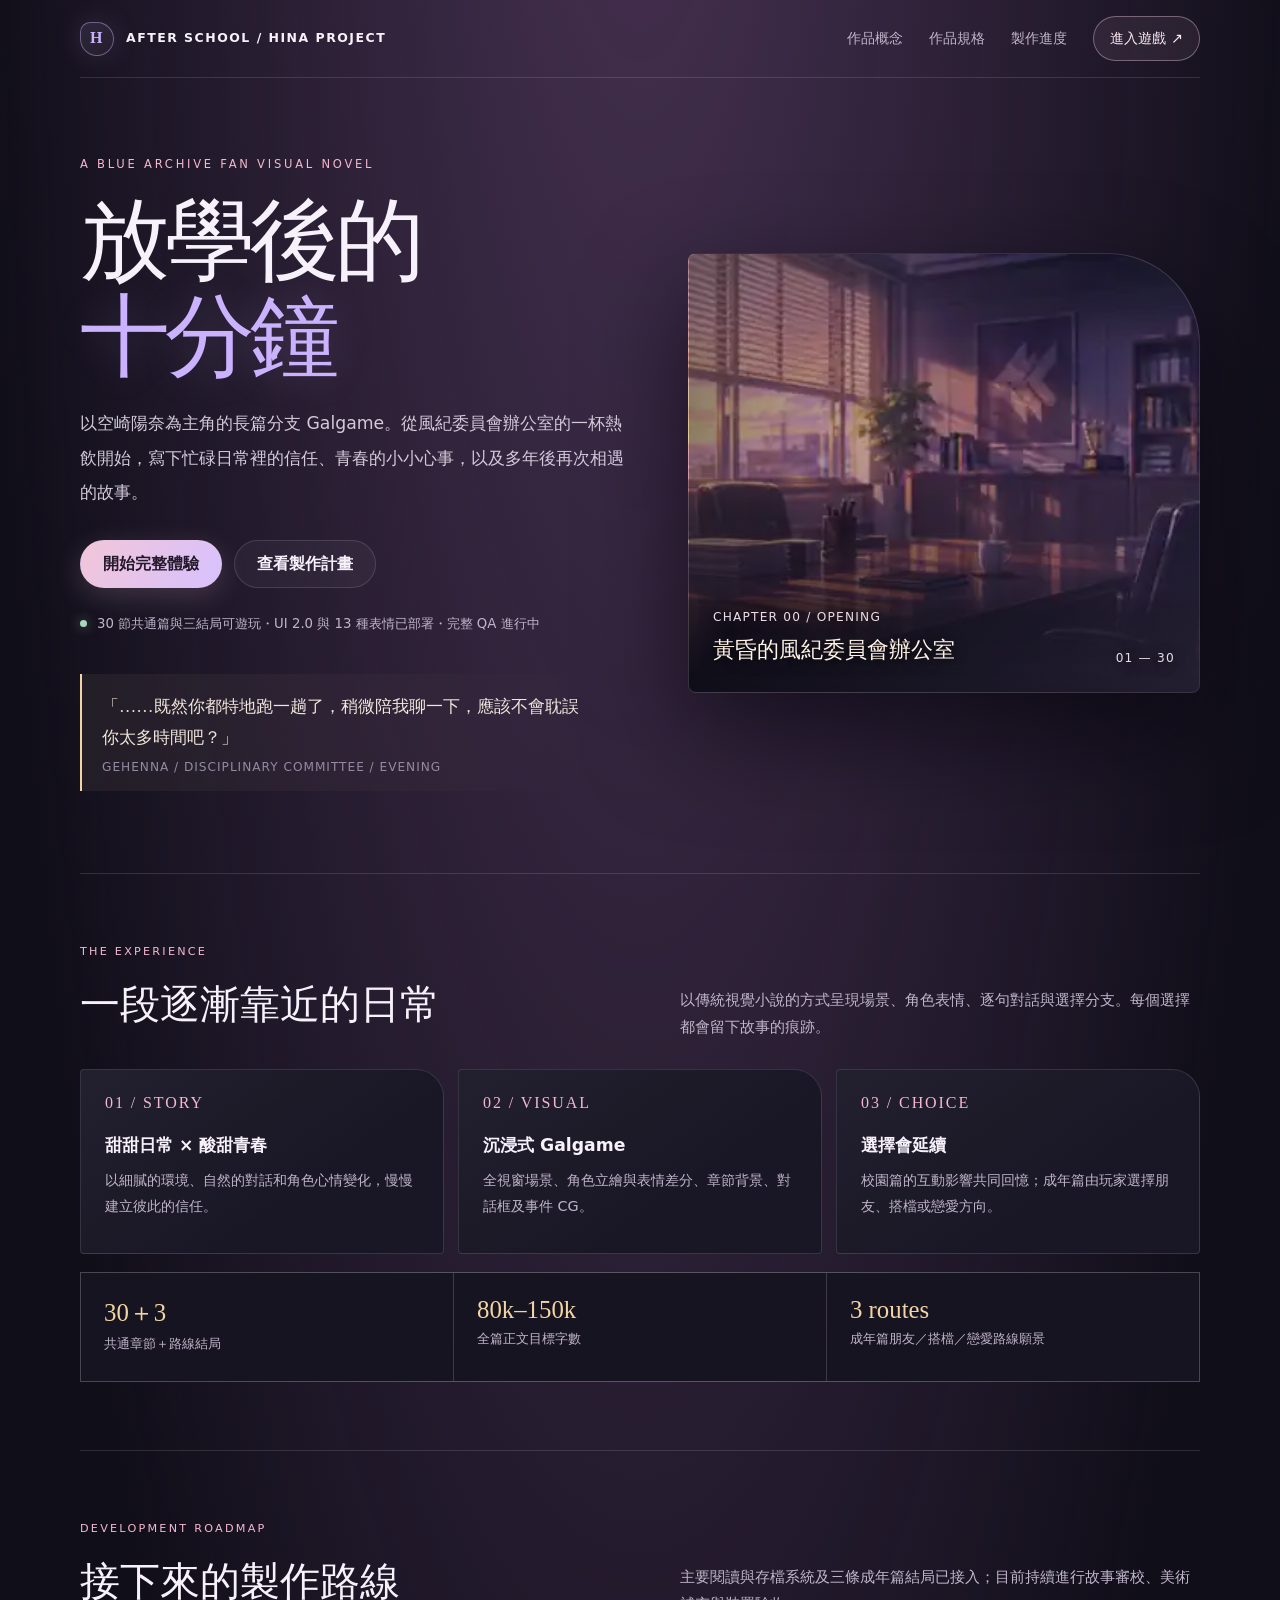
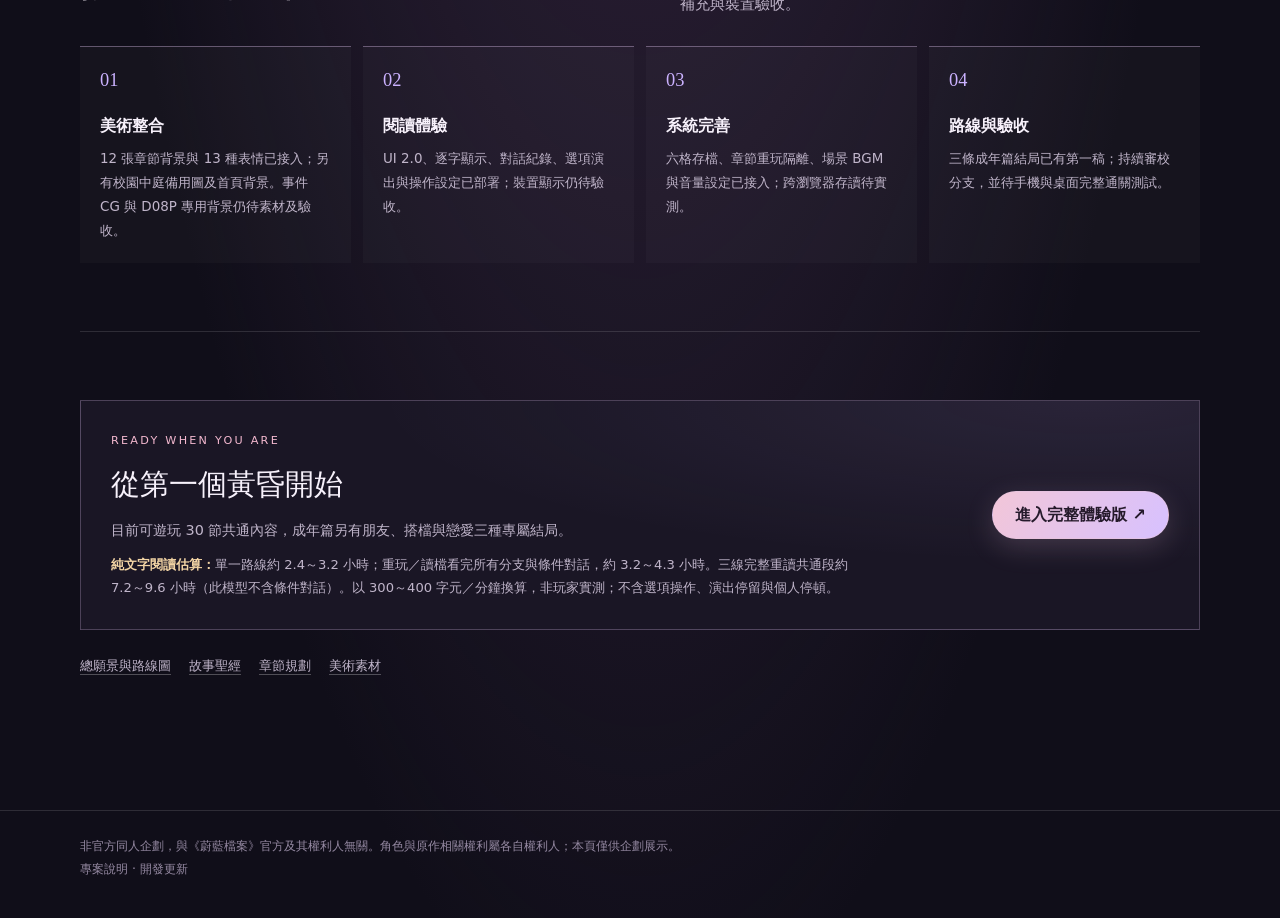
==== site/index.html @ 71edaf8a "story: tighten D05 invitation farewell" ====
<!doctype html>
<html lang="zh-Hant">
<head>
  <meta charset="utf-8">
  <meta name="viewport" content="width=device-width, initial-scale=1, viewport-fit=cover">
  <meta name="theme-color" content="#100e19">
  <meta name="description" content="以空崎陽奈為主角的長篇分支 Galgame 同人企劃。">
  <title>放學後的十分鐘｜Hina Visual Novel Project</title>
  <style>
    :root {
      color-scheme: dark;
      --bg:#100e19; --panel:#191625; --panel-2:#211b2d;
      --ink:#f7f1fb; --muted:#c0b5ca; --soft:#9589a2;
      --violet:#cbb2ff; --rose:#f3b8cf; --gold:#f3d5a5;
      --line:#ffffff20; --serif: Georgia,"Noto Serif TC",serif;
    }
    * { box-sizing:border-box }
    html { scroll-behavior:smooth; background:var(--bg) }
    body {
      margin:0; color:var(--ink); font:16px/1.8 system-ui,-apple-system,"Segoe UI",sans-serif;
      background:radial-gradient(ellipse at 50% -20%,#493354 0,transparent 42rem),var(--bg);
    }
    a { color:inherit; text-decoration:none }
    .wrap { width:min(1120px,calc(100% - 44px)); margin:auto }
    .topbar {
      position:relative; z-index:2; display:flex; align-items:center; justify-content:space-between;
      gap:24px; min-height:78px; border-bottom:1px solid var(--line);
    }
    .brand { display:flex; align-items:center; gap:12px; letter-spacing:.12em; font-size:.78rem; font-weight:750 }
    .brand-mark {
      display:grid; place-items:center; width:34px; height:34px; border:1px solid #cbb2ff70;
      border-radius:50%; color:var(--violet); font-family:var(--serif); font-size:1rem;
      box-shadow:0 0 28px #cbb2ff22;
    }
    nav { display:flex; align-items:center; gap:26px; color:var(--muted); font-size:.9rem }
    nav a { transition:color .2s }
    nav a:hover { color:var(--ink) }
    .nav-cta {
      padding:9px 16px; border:1px solid #e9c7df66; border-radius:99px;
      color:#ffeaf4; background:#eab9d314;
    }
    .hero {
      position:relative; display:grid; grid-template-columns:1.05fr .95fr; align-items:center;
      gap:42px; min-height:620px; padding:76px 0 82px;
    }
    .hero-copy { position:relative; z-index:1 }
    .eyebrow { color:var(--rose); font-size:.72rem; letter-spacing:.24em; text-transform:uppercase }
    h1 {
      margin:18px 0 20px; font-family:var(--serif); font-weight:500;
      font-size:clamp(3.1rem,7vw,6.3rem); line-height:1.08; letter-spacing:-.055em;
    }
    h1 span { color:var(--violet); text-shadow:0 0 42px #cbb2ff32 }
    .lead { max-width:550px; margin:0; color:#d4cadb; font-size:1.08rem; line-height:2 }
    .hero-actions { display:flex; flex-wrap:wrap; gap:12px; margin-top:30px }
    .button {
      display:inline-flex; align-items:center; justify-content:center; min-height:48px;
      padding:0 22px; border:1px solid var(--line); border-radius:99px;
      background:#ffffff0a; color:var(--ink); font-weight:650; transition:.2s ease;
    }
    .button.primary { border-color:#e7c3dc88; color:#251a2b; background:linear-gradient(120deg,#f2c6d8,#d7c1ff) }
    .button:hover { transform:translateY(-2px); border-color:#d8c4ef }
    .quote {
      margin-top:38px; max-width:520px; padding:17px 20px;
      border-left:2px solid var(--gold); background:linear-gradient(90deg,#f3d5a510,transparent);
      color:#f0e6dc; font-family:var(--serif); font-size:1.08rem;
    }
    .quote small { display:block; margin-top:7px; color:var(--soft); font: .76rem system-ui,sans-serif; letter-spacing:.08em }
    .hero-art {
      position:relative; min-height:440px; overflow:hidden; border:1px solid #ffffff26;
      border-radius:5px 110px 5px 5px;
      background:
        linear-gradient(0deg,#100e19 0%,#100e1920 50%,#100e1940 100%),
        linear-gradient(90deg,#100e1955,transparent 75%),
        url("assets/backgrounds/prefect-office-evening-v01.webp") center/cover no-repeat;
      box-shadow:0 34px 90px #0008, inset 0 0 90px #100e1944;
    }
    .hero-art::before {
      content:""; position:absolute; inset:0;
      background:linear-gradient(135deg,#f2d5ad20,transparent 45%,#cbb2ff1a);
      mix-blend-mode:screen;
    }
    .art-caption {
      position:absolute; left:24px; right:24px; bottom:22px; display:flex;
      justify-content:space-between; align-items:end; gap:16px;
      color:#fff3e6; text-shadow:0 2px 14px #000;
    }
    .art-caption strong { display:block; font-family:var(--serif); font-size:1.35rem; font-weight:500 }
    .art-caption small { color:#eadde7; font-size:.76rem; letter-spacing:.1em }
    .statusline {
      display:flex; align-items:center; gap:10px; margin-top:24px; color:var(--muted); font-size:.83rem;
    }
    .status-dot { width:7px; height:7px; border-radius:50%; background:#a7d8b9; box-shadow:0 0 12px #a7d8b988 }
    .section { padding:68px 0; border-top:1px solid var(--line) }
    .section-head { display:flex; align-items:end; justify-content:space-between; gap:24px; margin-bottom:28px }
    .section-kicker { color:var(--rose); font-size:.7rem; letter-spacing:.2em }
    h2 { margin:7px 0 0; font-family:var(--serif); font-size:clamp(1.8rem,4vw,2.5rem); font-weight:500 }
    .section-head p { max-width:520px; margin:0; color:var(--muted); font-size:.94rem }
    .feature-grid { display:grid; grid-template-columns:repeat(3,1fr); gap:14px }
    .feature {
      min-height:185px; padding:24px; border:1px solid var(--line); border-radius:4px 28px 4px 4px;
      background:linear-gradient(145deg,#ffffff0b,transparent 65%),var(--panel);
    }
    .feature .number { color:var(--rose); font:1rem var(--serif); letter-spacing:.12em }
    .feature h3 { margin:18px 0 7px; font-size:1.08rem }
    .feature p { margin:0; color:var(--muted); font-size:.9rem }
    .stats { display:grid; grid-template-columns:repeat(3,1fr); gap:1px; overflow:hidden; margin-top:18px; border:1px solid var(--line); background:var(--line) }
    .stat { padding:23px; background:#171421 }
    .stat strong { display:block; color:var(--gold); font:1.55rem var(--serif) }
    .stat span { color:var(--muted); font-size:.82rem }
    .roadmap { display:grid; grid-template-columns:repeat(4,1fr); gap:12px; counter-reset:step }
    .roadmap article { position:relative; min-height:175px; padding:20px; border-top:1px solid #d5b8e366; background:#ffffff06 }
    .roadmap article::before { counter-increment:step; content:"0" counter(step); color:var(--violet); font:1.15rem var(--serif) }
    .roadmap h3 { margin:16px 0 6px; font-size:1rem }
    .roadmap p { margin:0; color:var(--muted); font-size:.84rem }
    .bottom-panel {
      display:flex; align-items:center; justify-content:space-between; gap:26px;
      padding:30px; border:1px solid #d5b8e344;
      background:radial-gradient(ellipse at 90% 0%,#cbb2ff16,transparent 50%),#1a1625;
    }
    .bottom-panel h2 { font-size:1.8rem }
    .bottom-panel p { margin:8px 0 0; color:var(--muted); font-size:.9rem }
    .bottom-panel .playtime-note { max-width:760px; margin-top:10px; font-size:.82rem; line-height:1.7 }
    .playtime-note strong { color:var(--gold); font-weight:650 }
    .links { display:flex; flex-wrap:wrap; gap:18px; margin-top:24px; color:var(--muted); font-size:.84rem }
    .links a { text-decoration:underline; text-decoration-color:#ffffff44; text-underline-offset:4px }
    footer { margin-top:64px; padding:24px 0 38px; border-top:1px solid var(--line); color:var(--soft); font-size:.78rem }
    @media(max-width:820px) {
      .hero { grid-template-columns:1fr; gap:28px; min-height:0; padding:58px 0 64px }
      .hero-art { min-height:330px; border-top-right-radius:76px }
      .roadmap { grid-template-columns:repeat(2,1fr) }
      .section { padding:54px 0 }
    }
    @media(max-width:600px) {
      .wrap { width:min(100% - 30px,1120px) }
      .topbar { min-height:68px; flex-wrap:wrap; padding:13px 0 }
      nav { width:100%; gap:17px; overflow-x:auto; padding-bottom:4px; font-size:.8rem }
      nav a { white-space:nowrap }
      .nav-cta { padding:6px 12px }
      .hero { padding:46px 0 50px }
      h1 { font-size:clamp(3rem,16vw,4.6rem) }
      .lead { font-size:.98rem }
      .hero-art { min-height:265px; border-top-right-radius:54px }
      .quote { margin-top:26px; font-size:1rem }
      .section-head { align-items:flex-start; flex-direction:column }
      .feature-grid,.stats,.roadmap { grid-template-columns:1fr }
      .feature { min-height:0 }
      .stat { padding:18px 20px }
      .roadmap article { min-height:0 }
      .bottom-panel { align-items:flex-start; flex-direction:column; padding:24px }
    }
    @media(prefers-reduced-motion:reduce) {
      html { scroll-behavior:auto }
      *,*::before,*::after { transition:none!important; animation:none!important }
    }
    /* Galgame title polish */
    .topbar { border-bottom-color:#eadcff24; }
    .brand-mark { border-radius:10px 50% 50%; background:linear-gradient(145deg,#d8c4ff1d,#f4c5d80d); }
    .hero { min-height:660px; }
    .hero-copy { max-width:640px; }
    .hero-art { border-radius:8px 92px 8px 8px; box-shadow:0 38px 100px #05040b99,inset 0 0 80px #100e1944; }
    .feature { transition:transform .2s,border-color .2s,background .2s; }
    .feature:hover { transform:translateY(-4px); border-color:#d8c4ff55; background:linear-gradient(145deg,#d8c4ff12,transparent 72%),var(--panel); }
    .button.primary { box-shadow:0 8px 28px #e8c0dc30; }
  </style>
</head>
<body>
  <header class="wrap topbar">
    <a class="brand" href="./"><span class="brand-mark">H</span><span>AFTER SCHOOL / HINA PROJECT</span></a>
    <nav aria-label="主要導覽">
      <a href="#story">作品概念</a><a href="#format">作品規格</a><a href="#roadmap">製作進度</a>
      <a class="nav-cta" href="game.html">進入遊戲 ↗</a>
    </nav>
  </header>

  <main class="wrap">
    <section class="hero" id="story">
      <div class="hero-copy">
        <div class="eyebrow">A Blue Archive Fan Visual Novel</div>
        <h1>放學後的<br><span>十分鐘</span></h1>
        <p class="lead">以空崎陽奈為主角的長篇分支 Galgame。從風紀委員會辦公室的一杯熱飲開始，寫下忙碌日常裡的信任、青春的小小心事，以及多年後再次相遇的故事。</p>
        <div class="hero-actions">
          <a class="button primary" href="game.html">開始完整體驗</a>
          <a class="button" href="https://github.com/310111-design/hina-galgame/blob/main/knowledge/plan.md">查看製作計畫</a>
        </div>
        <div class="statusline"><span class="status-dot"></span><span>30 節共通篇與三結局可遊玩・UI 2.0 與 13 種表情已部署・完整 QA 進行中</span></div>
        <div class="quote">「……既然你都特地跑一趟了，稍微陪我聊一下，應該不會耽誤你太多時間吧？」<small>GEHENNA / DISCIPLINARY COMMITTEE / EVENING</small></div>
      </div>
      <div class="hero-art" role="img" aria-label="風紀委員會辦公室黃昏背景">
        <div class="art-caption"><div><small>CHAPTER 00 / OPENING</small><strong>黃昏的風紀委員會辦公室</strong></div><small>01 — 30</small></div>
      </div>
    </section>

    <section class="section" id="format">
      <div class="section-head">
        <div><div class="section-kicker">THE EXPERIENCE</div><h2>一段逐漸靠近的日常</h2></div>
        <p>以傳統視覺小說的方式呈現場景、角色表情、逐句對話與選擇分支。每個選擇都會留下故事的痕跡。</p>
      </div>
      <div class="feature-grid">
        <article class="feature"><div class="number">01 / STORY</div><h3>甜甜日常 × 酸甜青春</h3><p>以細膩的環境、自然的對話和角色心情變化，慢慢建立彼此的信任。</p></article>
        <article class="feature"><div class="number">02 / VISUAL</div><h3>沉浸式 Galgame</h3><p>全視窗場景、角色立繪與表情差分、章節背景、對話框及事件 CG。</p></article>
        <article class="feature"><div class="number">03 / CHOICE</div><h3>選擇會延續</h3><p>校園篇的互動影響共同回憶；成年篇由玩家選擇朋友、搭檔或戀愛方向。</p></article>
      </div>
      <div class="stats">
        <div class="stat"><strong>30＋3</strong><span>共通章節＋路線結局</span></div>
        <div class="stat"><strong>80k–150k</strong><span>全篇正文目標字數</span></div>
        <div class="stat"><strong>3 routes</strong><span>成年篇朋友／搭檔／戀愛路線願景</span></div>
      </div>
    </section>

    <section class="section" id="roadmap">
      <div class="section-head">
        <div><div class="section-kicker">DEVELOPMENT ROADMAP</div><h2>接下來的製作路線</h2></div>
        <p>主要閱讀與存檔系統及三條成年篇結局已接入；目前持續進行故事審校、美術補充與裝置驗收。</p>
      </div>
      <div class="roadmap">
        <article><h3>美術整合</h3><p>12 張章節背景與 13 種表情已接入；另有校園中庭備用圖及首頁背景。事件 CG 與 D08P 專用背景仍待素材及驗收。</p></article>
        <article><h3>閱讀體驗</h3><p>UI 2.0、逐字顯示、對話紀錄、選項演出與操作設定已部署；裝置顯示仍待驗收。</p></article>
        <article><h3>系統完善</h3><p>六格存檔、章節重玩隔離、場景 BGM 與音量設定已接入；跨瀏覽器存讀待實測。</p></article>
        <article><h3>路線與驗收</h3><p>三條成年篇結局已有第一稿；持續審校分支，並待手機與桌面完整通關測試。</p></article>
      </div>
    </section>

    <section class="section">
      <div class="bottom-panel">
        <div>
          <div class="section-kicker">READY WHEN YOU ARE</div>
          <h2>從第一個黃昏開始</h2>
          <p>目前可遊玩 30 節共通內容，成年篇另有朋友、搭檔與戀愛三種專屬結局。</p>
          <p class="playtime-note"><strong>純文字閱讀估算：</strong>單一路線約 2.4～3.2 小時；重玩／讀檔看完所有分支與條件對話，約 3.2～4.3 小時。三線完整重讀共通段約 7.2～9.6 小時（此模型不含條件對話）。以 300～400 字元／分鐘換算，非玩家實測；不含選項操作、演出停留與個人停頓。</p>
        </div>
        <a class="button primary" href="game.html">進入完整體驗版 ↗</a>
      </div>
      <div class="links">
        <a href="https://github.com/310111-design/hina-galgame/blob/main/knowledge/plan.md">總願景與路線圖</a>
        <a href="https://github.com/310111-design/hina-galgame/blob/main/knowledge/story-bible.md">故事聖經</a>
        <a href="https://github.com/310111-design/hina-galgame/blob/main/knowledge/chapter-plan.md">章節規劃</a>
        <a href="https://github.com/310111-design/hina-galgame/tree/main/site/assets">美術素材</a>
      </div>
    </section>
  </main>
  <footer><div class="wrap">非官方同人企劃，與《蔚藍檔案》官方及其權利人無關。角色與原作相關權利屬各自權利人；本頁僅供企劃展示。<br><a href="https://github.com/310111-design/hina-galgame/blob/main/README.md">專案說明</a> · <a href="https://github.com/310111-design/hina-galgame/blob/main/CHANGELOG.md">開發更新</a></div></footer>
</body>
</html>
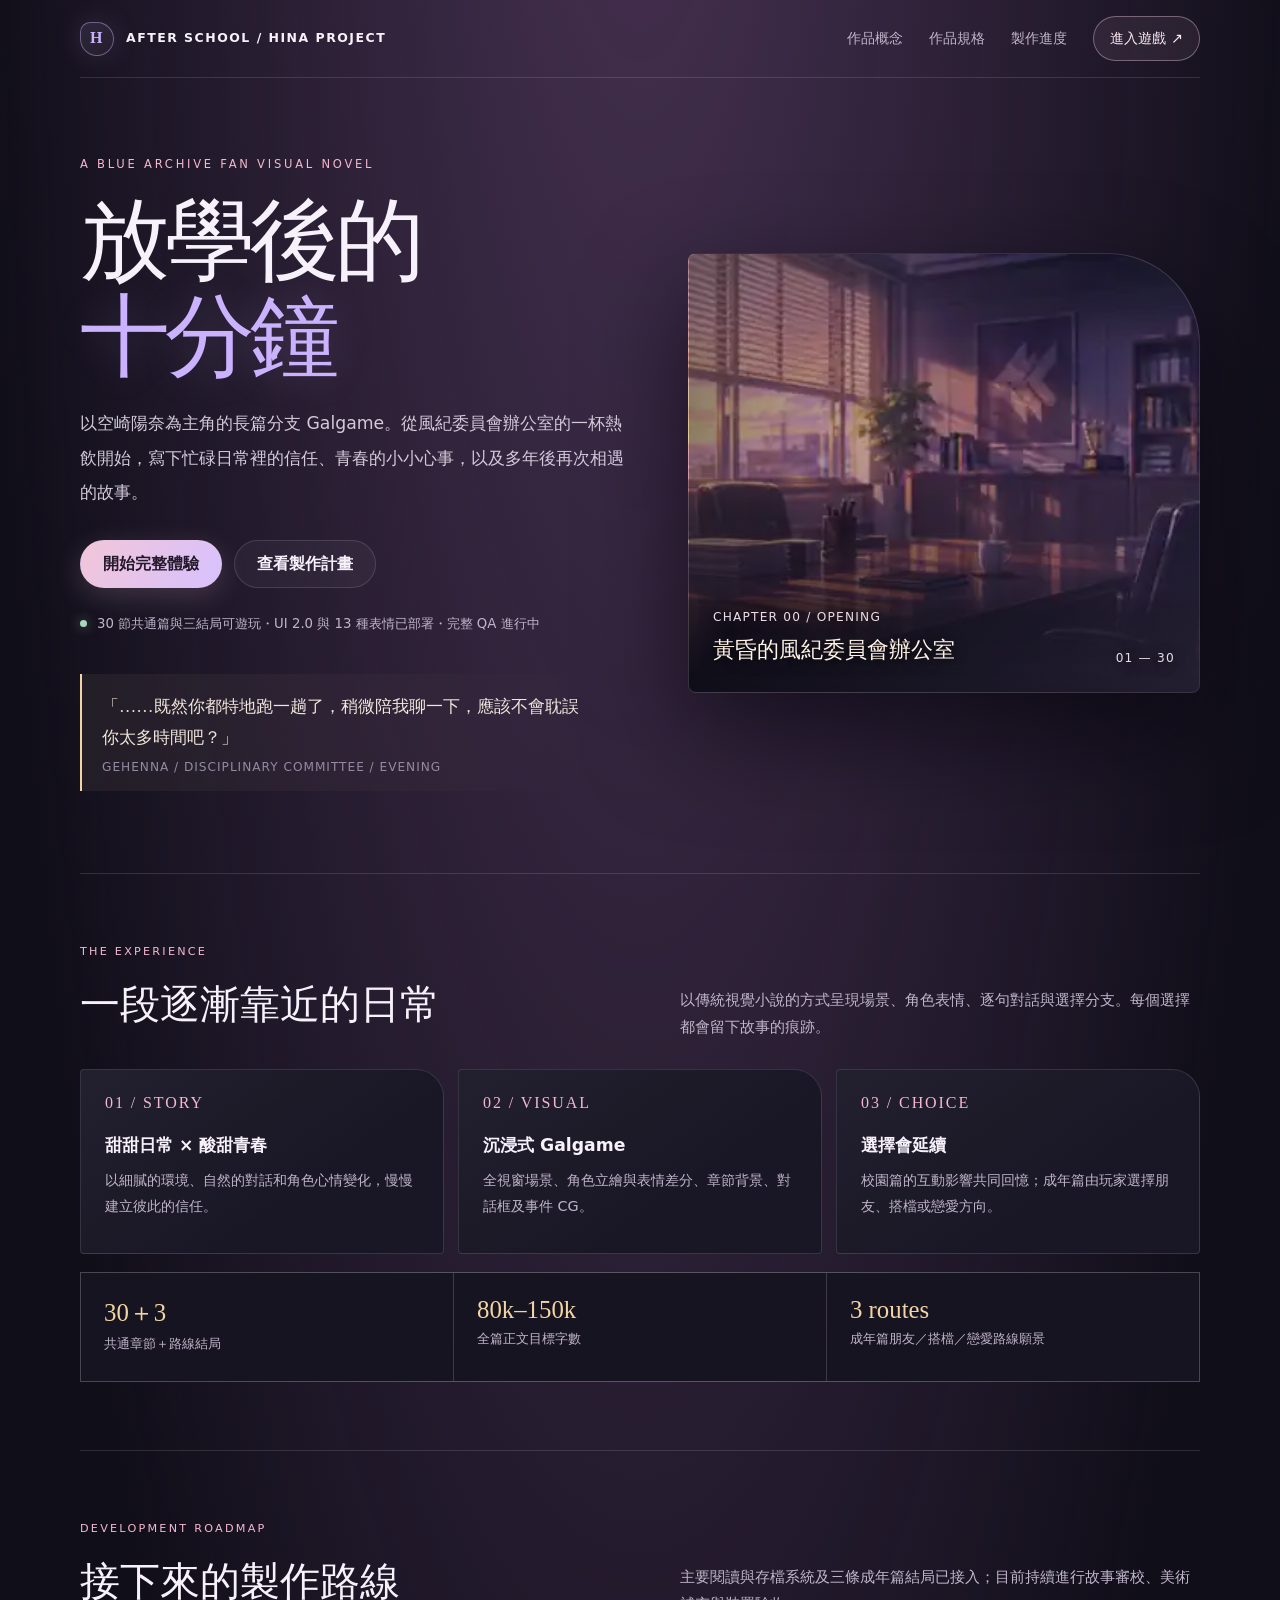
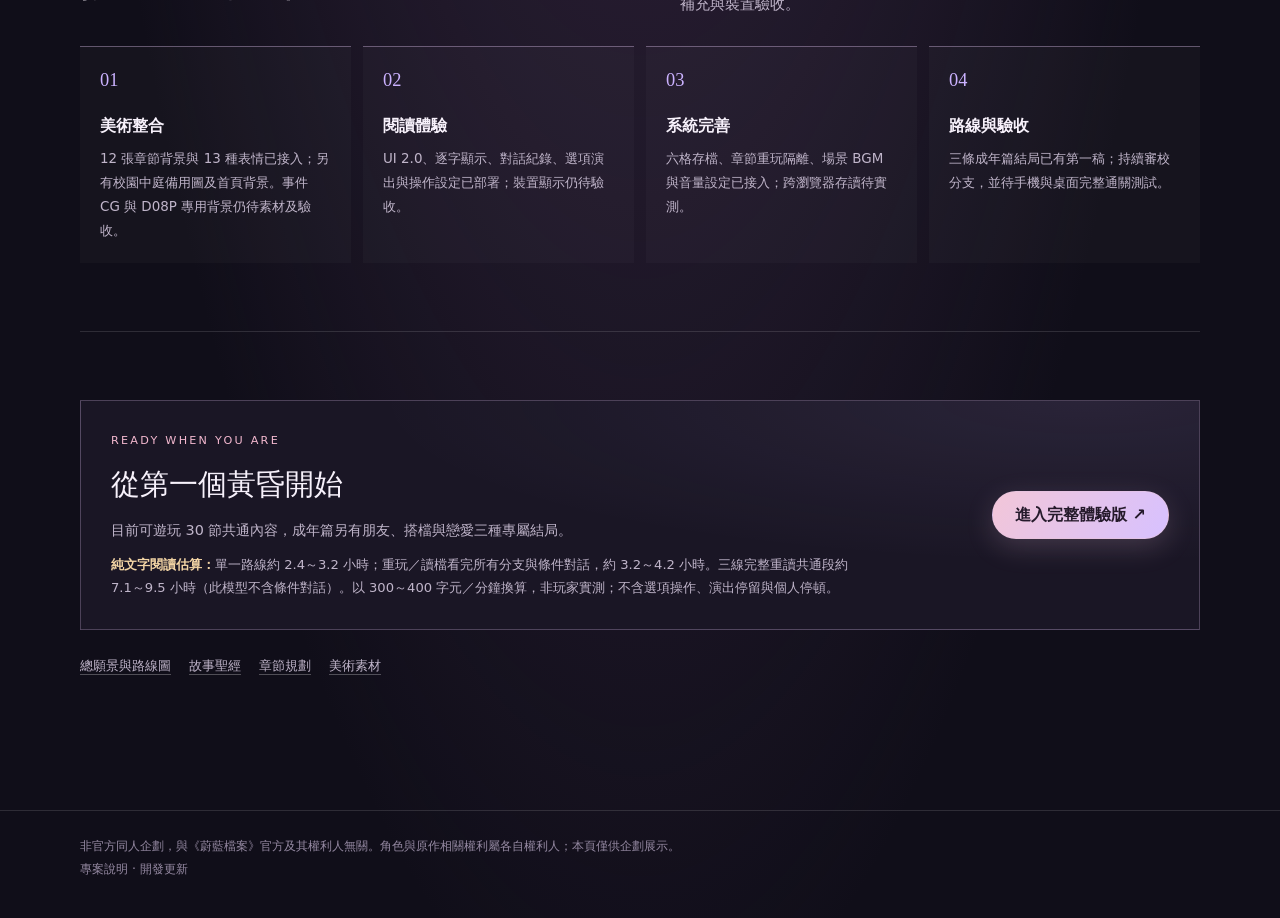
==== commit e3d964af: "story: tighten D06 common cadence" ====
--- a/site/index.html
+++ b/site/index.html
@@ -226,7 +226,7 @@
           <div class="section-kicker">READY WHEN YOU ARE</div>
           <h2>從第一個黃昏開始</h2>
           <p>目前可遊玩 30 節共通內容，成年篇另有朋友、搭檔與戀愛三種專屬結局。</p>
-          <p class="playtime-note"><strong>純文字閱讀估算：</strong>單一路線約 2.4～3.2 小時；重玩／讀檔看完所有分支與條件對話，約 3.2～4.3 小時。三線完整重讀共通段約 7.2～9.6 小時（此模型不含條件對話）。以 300～400 字元／分鐘換算，非玩家實測；不含選項操作、演出停留與個人停頓。</p>
+          <p class="playtime-note"><strong>純文字閱讀估算：</strong>單一路線約 2.4～3.2 小時；重玩／讀檔看完所有分支與條件對話，約 3.2～4.2 小時。三線完整重讀共通段約 7.1～9.5 小時（此模型不含條件對話）。以 300～400 字元／分鐘換算，非玩家實測；不含選項操作、演出停留與個人停頓。</p>
         </div>
         <a class="button primary" href="game.html">進入完整體驗版 ↗</a>
       </div>
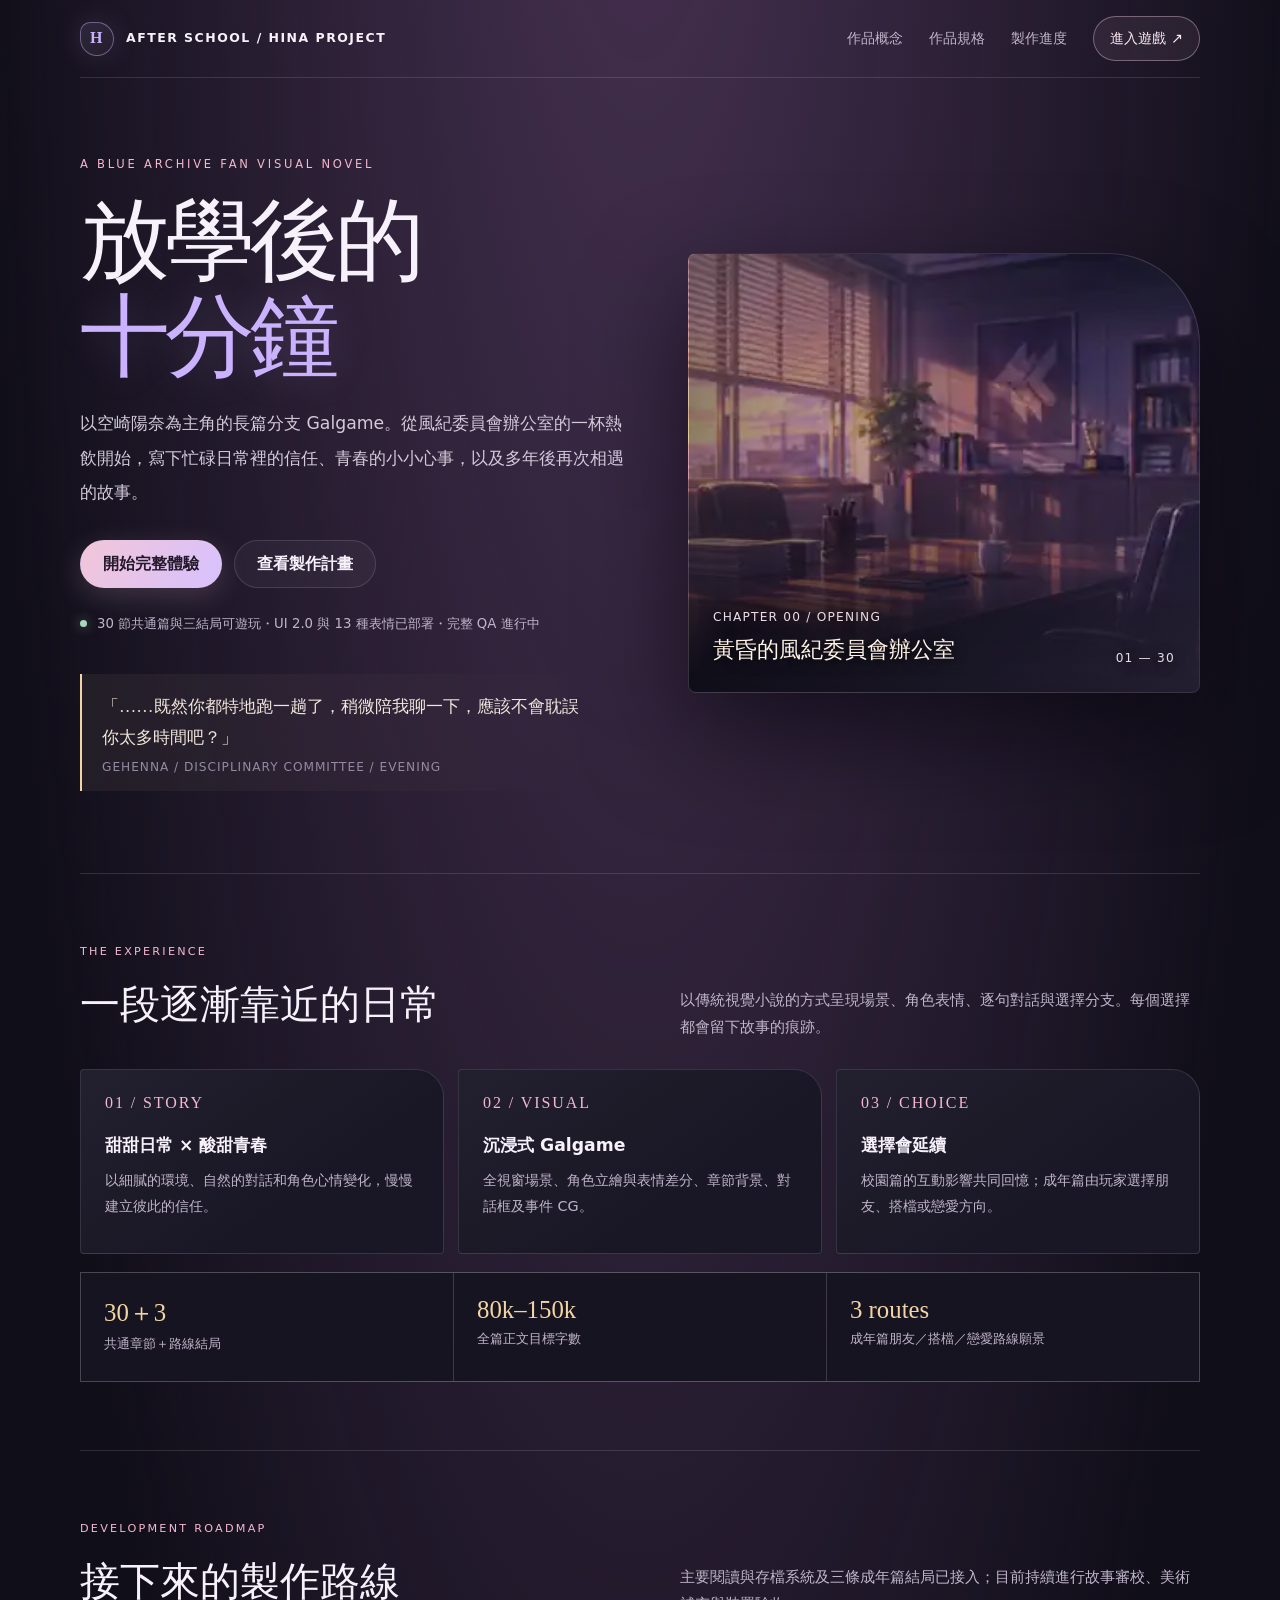
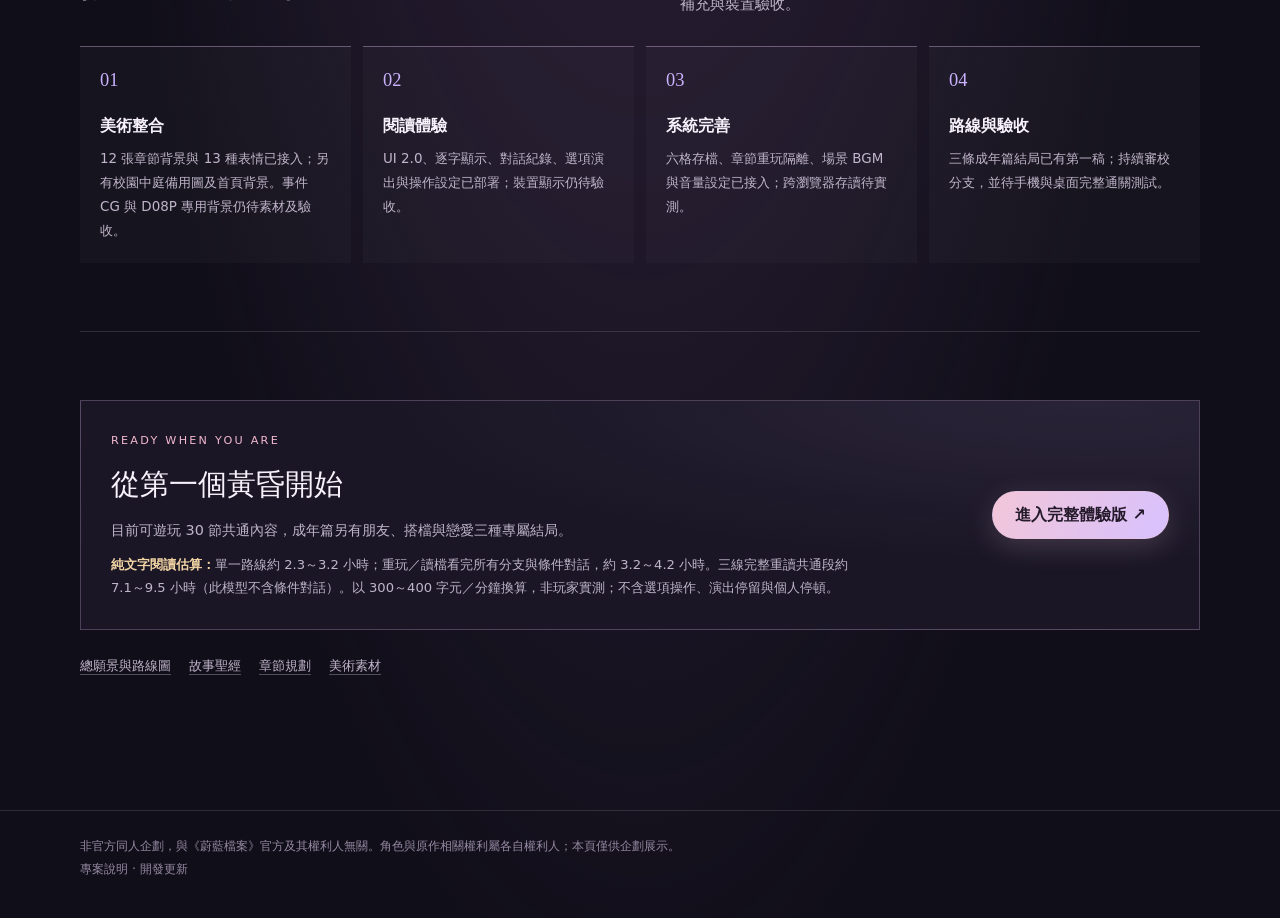
==== commit 8a767060: "story: trim D07 boundary recaps" ====
--- a/site/index.html
+++ b/site/index.html
@@ -226,7 +226,7 @@
           <div class="section-kicker">READY WHEN YOU ARE</div>
           <h2>從第一個黃昏開始</h2>
           <p>目前可遊玩 30 節共通內容，成年篇另有朋友、搭檔與戀愛三種專屬結局。</p>
-          <p class="playtime-note"><strong>純文字閱讀估算：</strong>單一路線約 2.4～3.2 小時；重玩／讀檔看完所有分支與條件對話，約 3.2～4.2 小時。三線完整重讀共通段約 7.1～9.5 小時（此模型不含條件對話）。以 300～400 字元／分鐘換算，非玩家實測；不含選項操作、演出停留與個人停頓。</p>
+          <p class="playtime-note"><strong>純文字閱讀估算：</strong>單一路線約 2.3～3.2 小時；重玩／讀檔看完所有分支與條件對話，約 3.2～4.2 小時。三線完整重讀共通段約 7.1～9.5 小時（此模型不含條件對話）。以 300～400 字元／分鐘換算，非玩家實測；不含選項操作、演出停留與個人停頓。</p>
         </div>
         <a class="button primary" href="game.html">進入完整體驗版 ↗</a>
       </div>
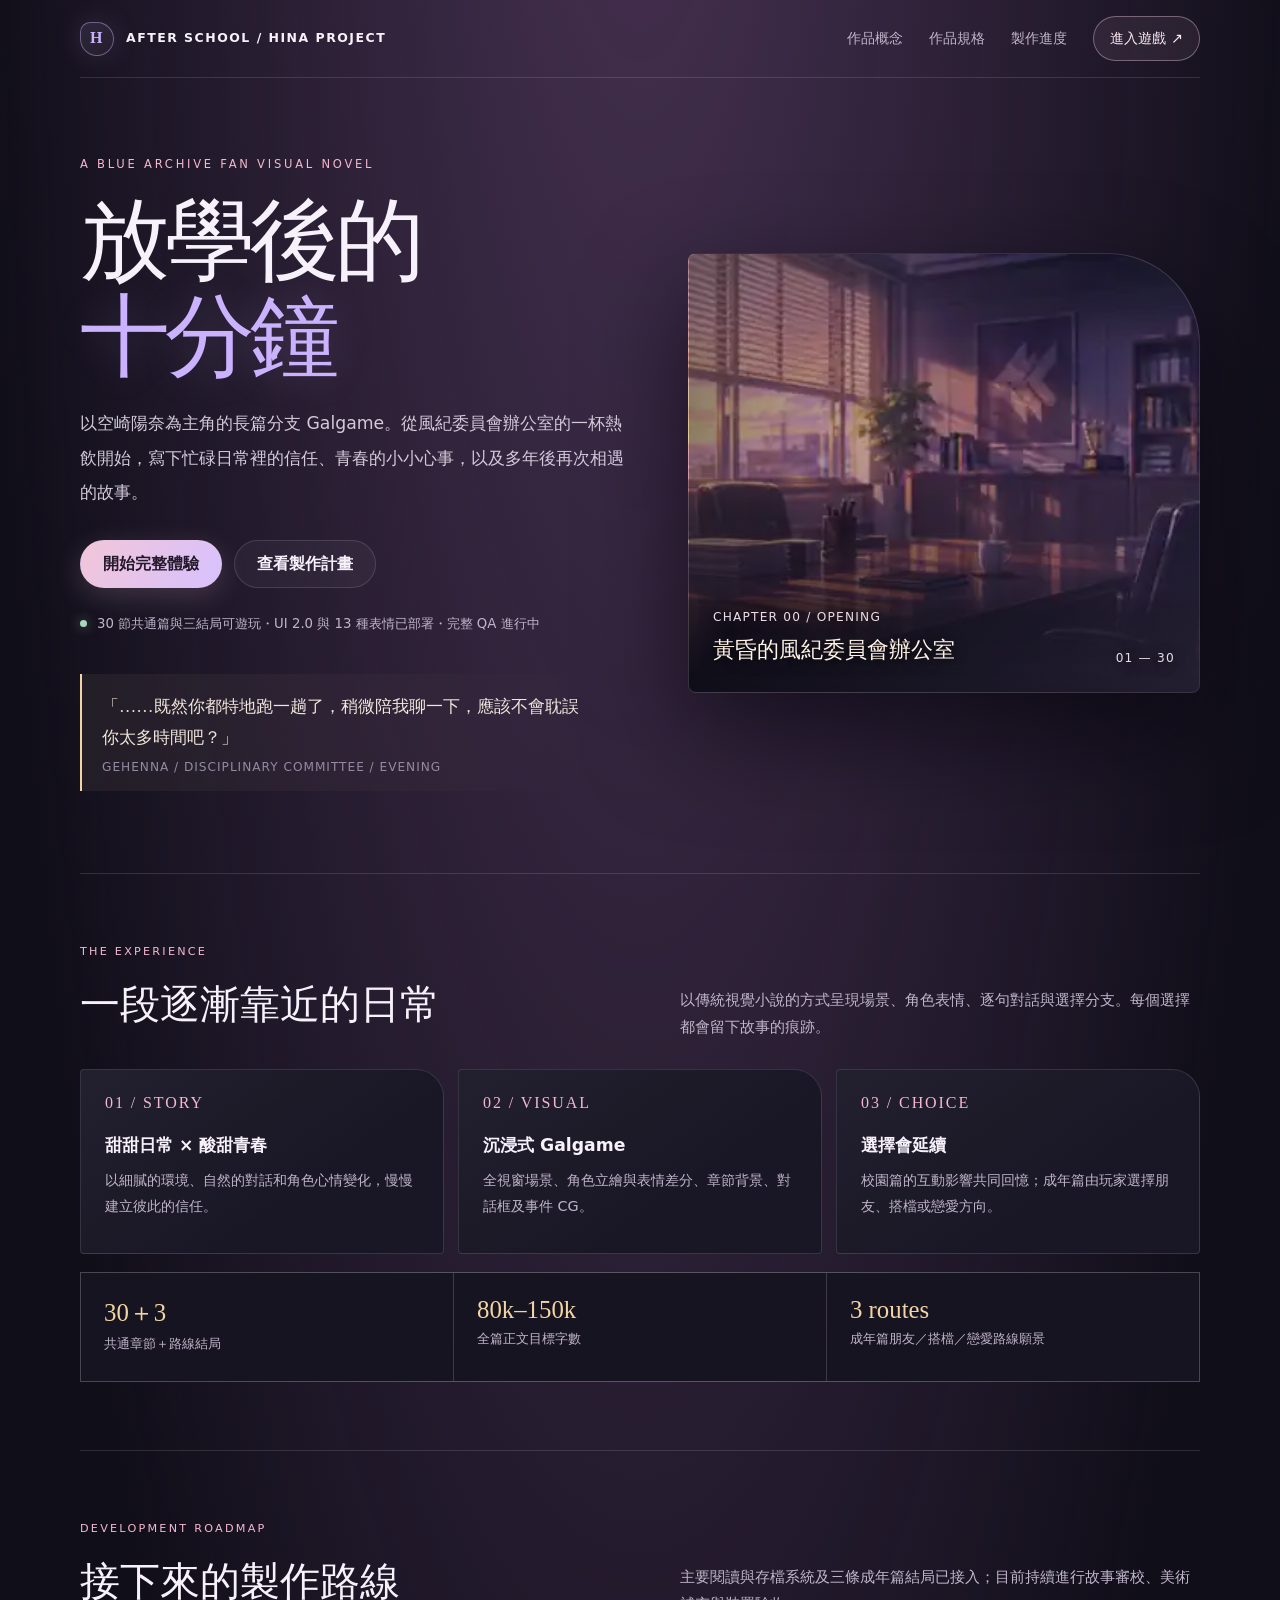
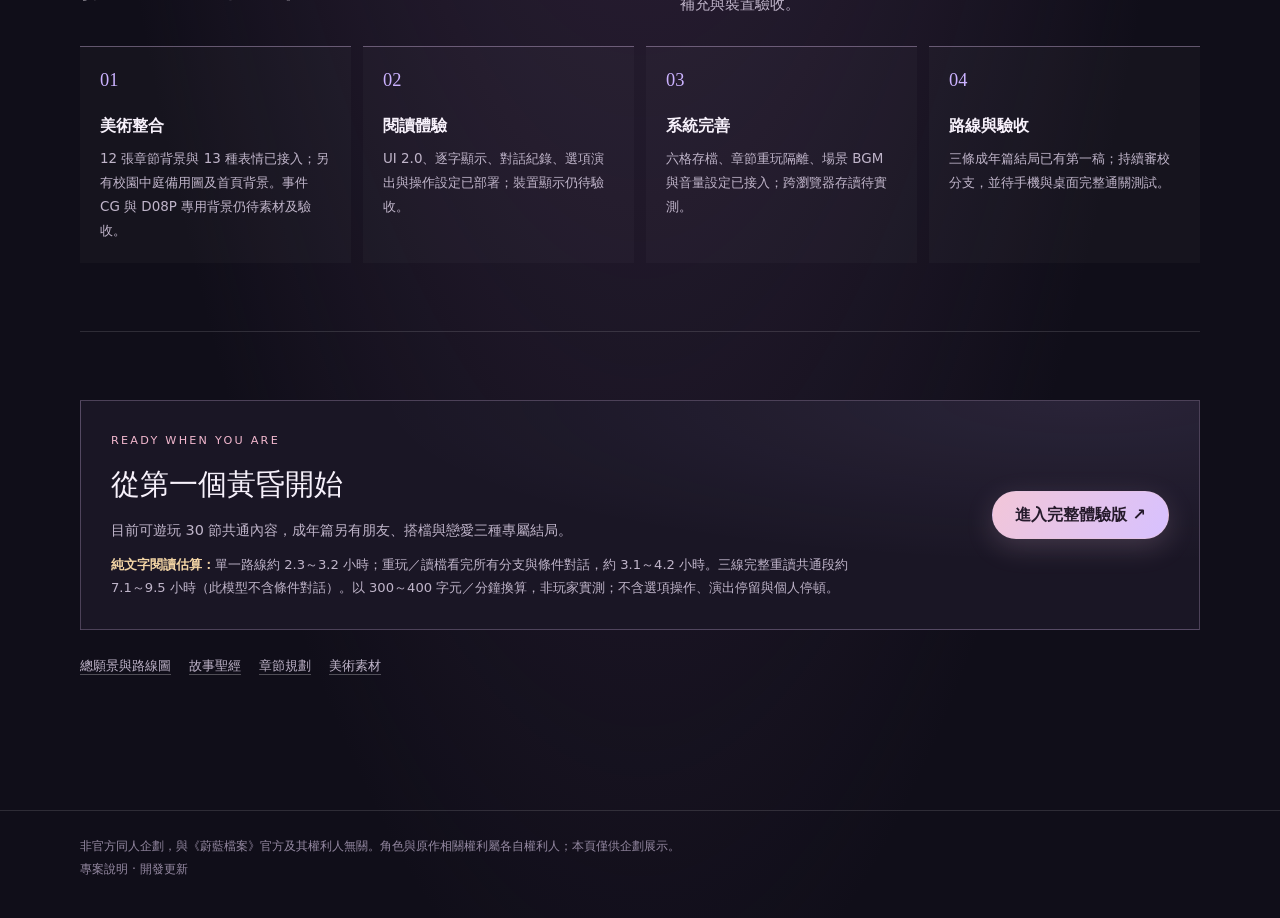
==== commit 341d039d: "精簡 A04 共通段效率心得重述" ====
--- a/site/index.html
+++ b/site/index.html
@@ -226,7 +226,7 @@
           <div class="section-kicker">READY WHEN YOU ARE</div>
           <h2>從第一個黃昏開始</h2>
           <p>目前可遊玩 30 節共通內容，成年篇另有朋友、搭檔與戀愛三種專屬結局。</p>
-          <p class="playtime-note"><strong>純文字閱讀估算：</strong>單一路線約 2.3～3.2 小時；重玩／讀檔看完所有分支與條件對話，約 3.2～4.2 小時。三線完整重讀共通段約 7.1～9.5 小時（此模型不含條件對話）。以 300～400 字元／分鐘換算，非玩家實測；不含選項操作、演出停留與個人停頓。</p>
+          <p class="playtime-note"><strong>純文字閱讀估算：</strong>單一路線約 2.3～3.2 小時；重玩／讀檔看完所有分支與條件對話，約 3.1～4.2 小時。三線完整重讀共通段約 7.1～9.5 小時（此模型不含條件對話）。以 300～400 字元／分鐘換算，非玩家實測；不含選項操作、演出停留與個人停頓。</p>
         </div>
         <a class="button primary" href="game.html">進入完整體驗版 ↗</a>
       </div>
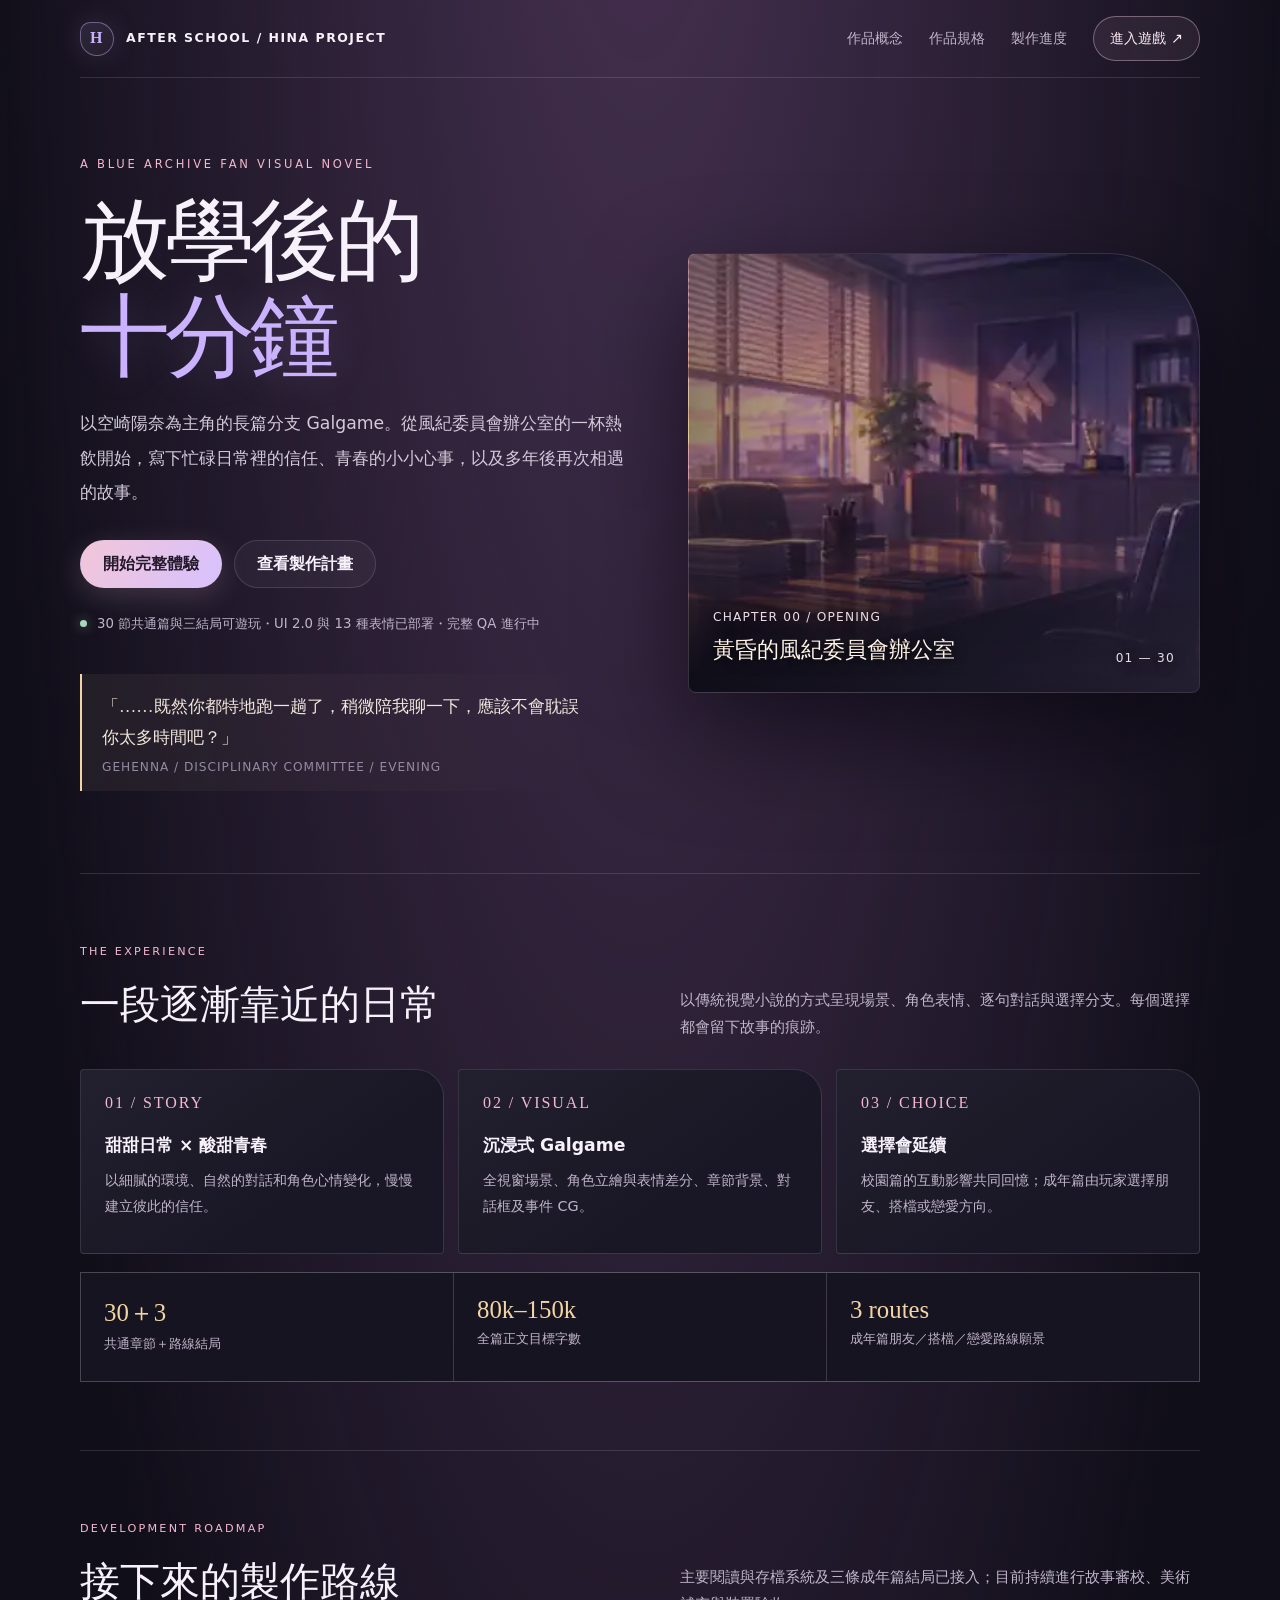
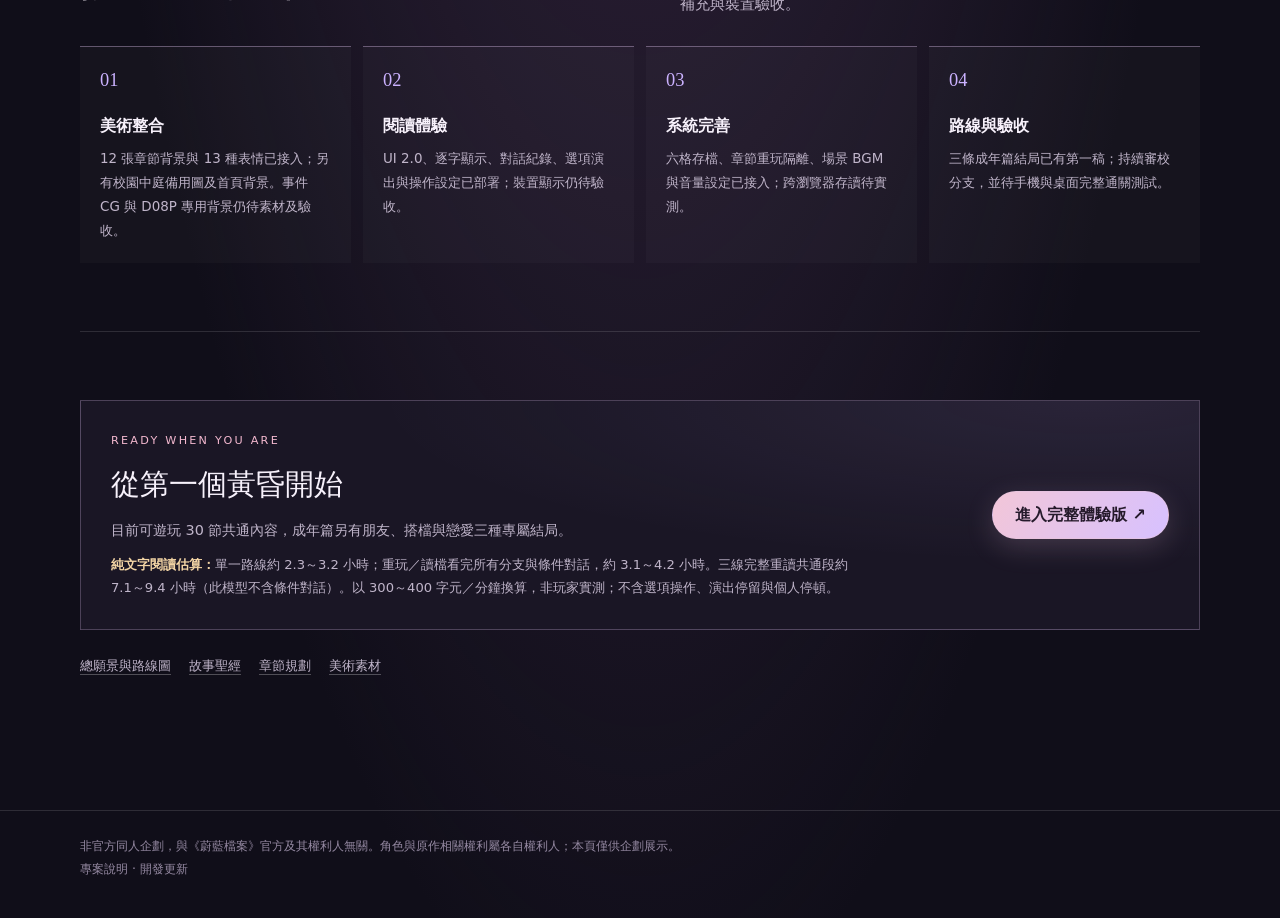
==== commit 8a95ff02: "精簡 A05 共通收束重述" ====
--- a/site/index.html
+++ b/site/index.html
@@ -226,7 +226,7 @@
           <div class="section-kicker">READY WHEN YOU ARE</div>
           <h2>從第一個黃昏開始</h2>
           <p>目前可遊玩 30 節共通內容，成年篇另有朋友、搭檔與戀愛三種專屬結局。</p>
-          <p class="playtime-note"><strong>純文字閱讀估算：</strong>單一路線約 2.3～3.2 小時；重玩／讀檔看完所有分支與條件對話，約 3.1～4.2 小時。三線完整重讀共通段約 7.1～9.5 小時（此模型不含條件對話）。以 300～400 字元／分鐘換算，非玩家實測；不含選項操作、演出停留與個人停頓。</p>
+          <p class="playtime-note"><strong>純文字閱讀估算：</strong>單一路線約 2.3～3.2 小時；重玩／讀檔看完所有分支與條件對話，約 3.1～4.2 小時。三線完整重讀共通段約 7.1～9.4 小時（此模型不含條件對話）。以 300～400 字元／分鐘換算，非玩家實測；不含選項操作、演出停留與個人停頓。</p>
         </div>
         <a class="button primary" href="game.html">進入完整體驗版 ↗</a>
       </div>
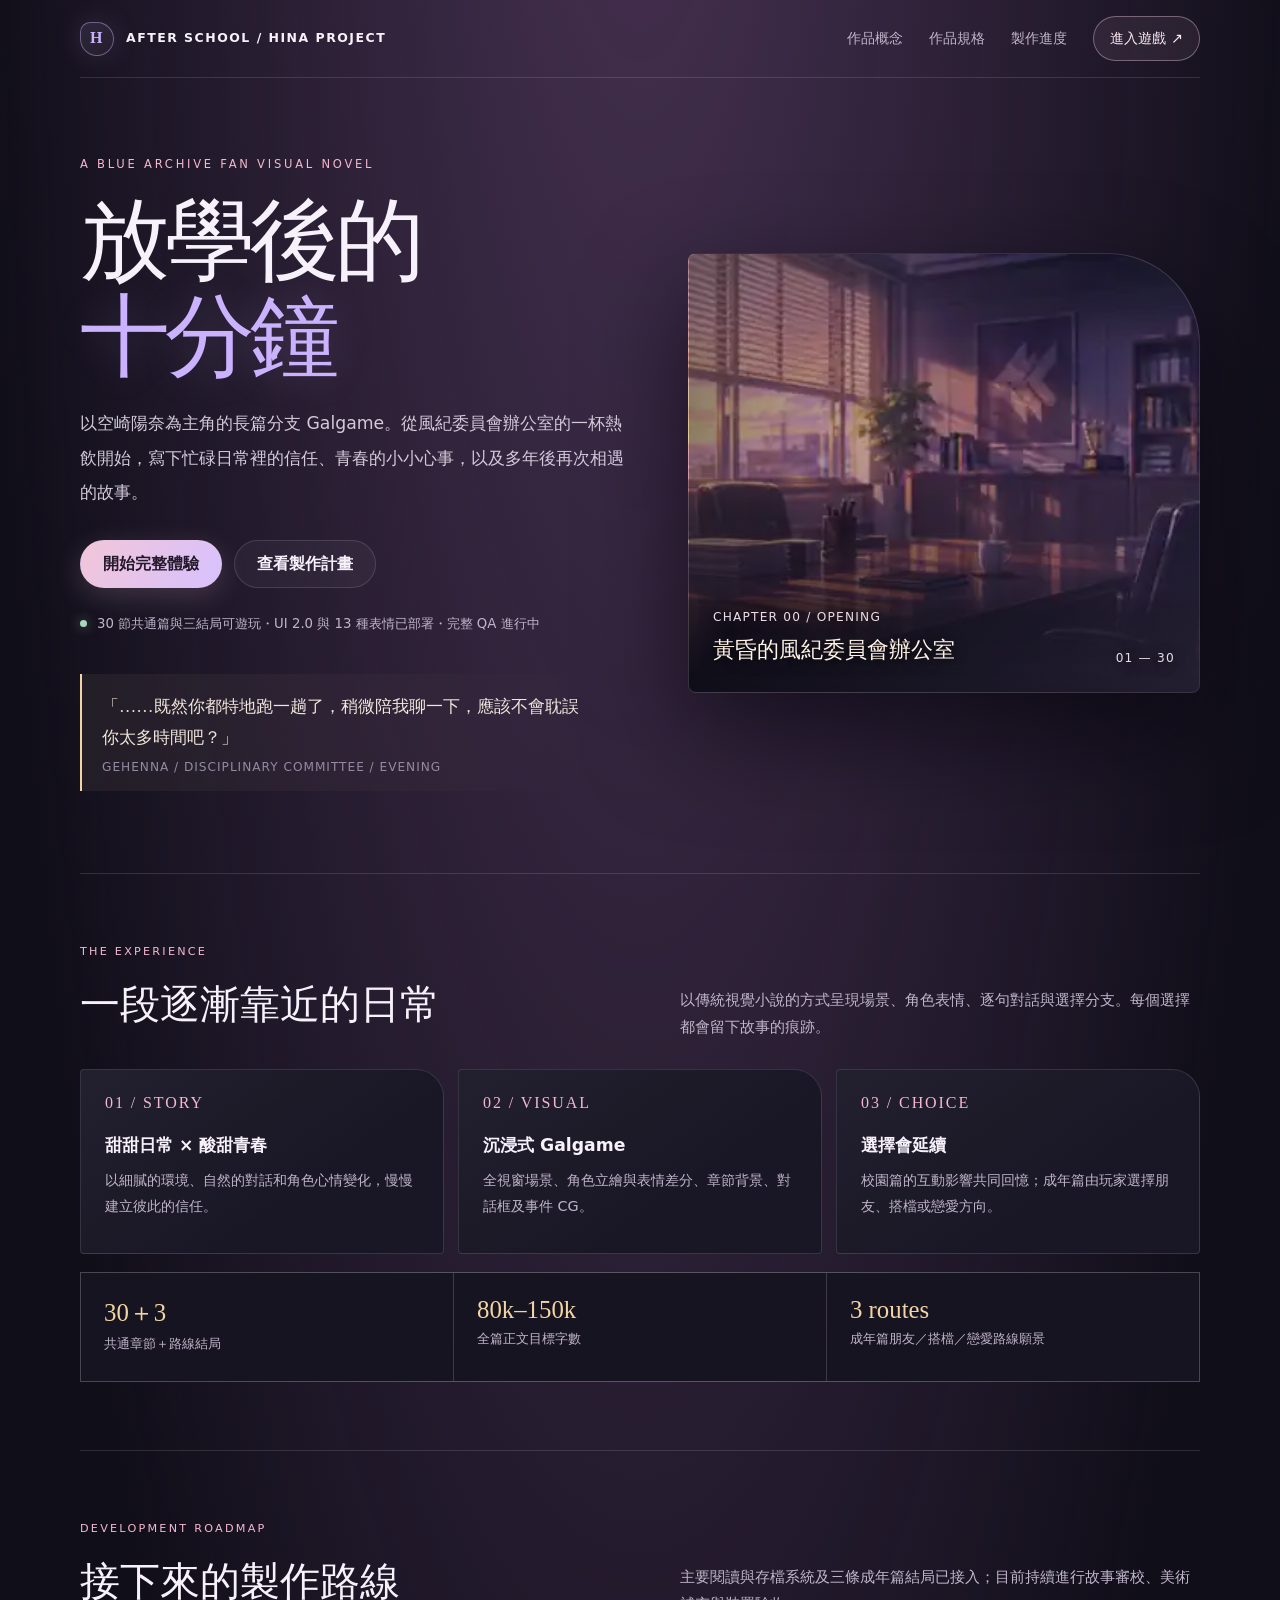
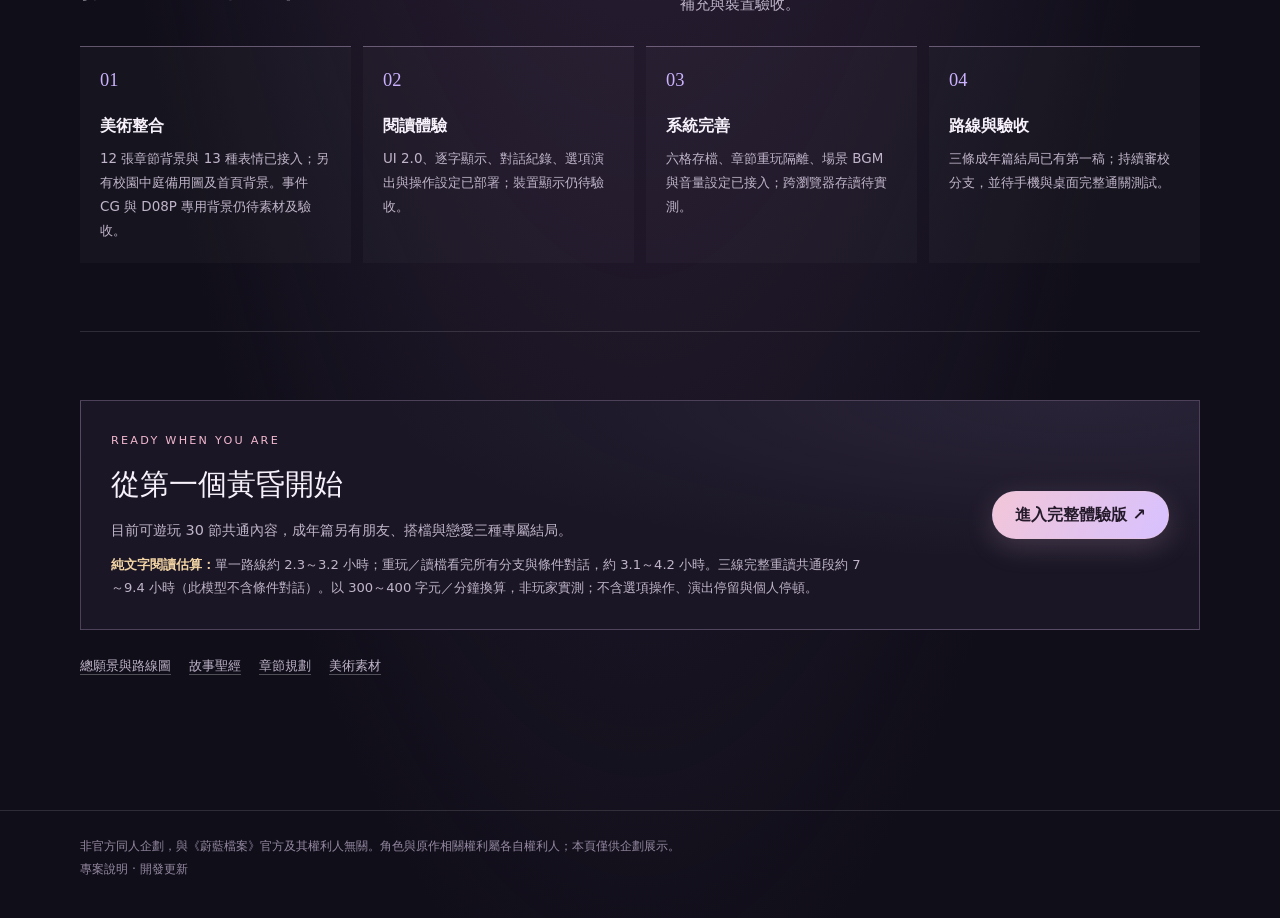
==== commit 34764698: "精簡 B01 共通段交付重述" ====
--- a/site/index.html
+++ b/site/index.html
@@ -226,7 +226,7 @@
           <div class="section-kicker">READY WHEN YOU ARE</div>
           <h2>從第一個黃昏開始</h2>
           <p>目前可遊玩 30 節共通內容，成年篇另有朋友、搭檔與戀愛三種專屬結局。</p>
-          <p class="playtime-note"><strong>純文字閱讀估算：</strong>單一路線約 2.3～3.2 小時；重玩／讀檔看完所有分支與條件對話，約 3.1～4.2 小時。三線完整重讀共通段約 7.1～9.4 小時（此模型不含條件對話）。以 300～400 字元／分鐘換算，非玩家實測；不含選項操作、演出停留與個人停頓。</p>
+          <p class="playtime-note"><strong>純文字閱讀估算：</strong>單一路線約 2.3～3.2 小時；重玩／讀檔看完所有分支與條件對話，約 3.1～4.2 小時。三線完整重讀共通段約 7～9.4 小時（此模型不含條件對話）。以 300～400 字元／分鐘換算，非玩家實測；不含選項操作、演出停留與個人停頓。</p>
         </div>
         <a class="button primary" href="game.html">進入完整體驗版 ↗</a>
       </div>
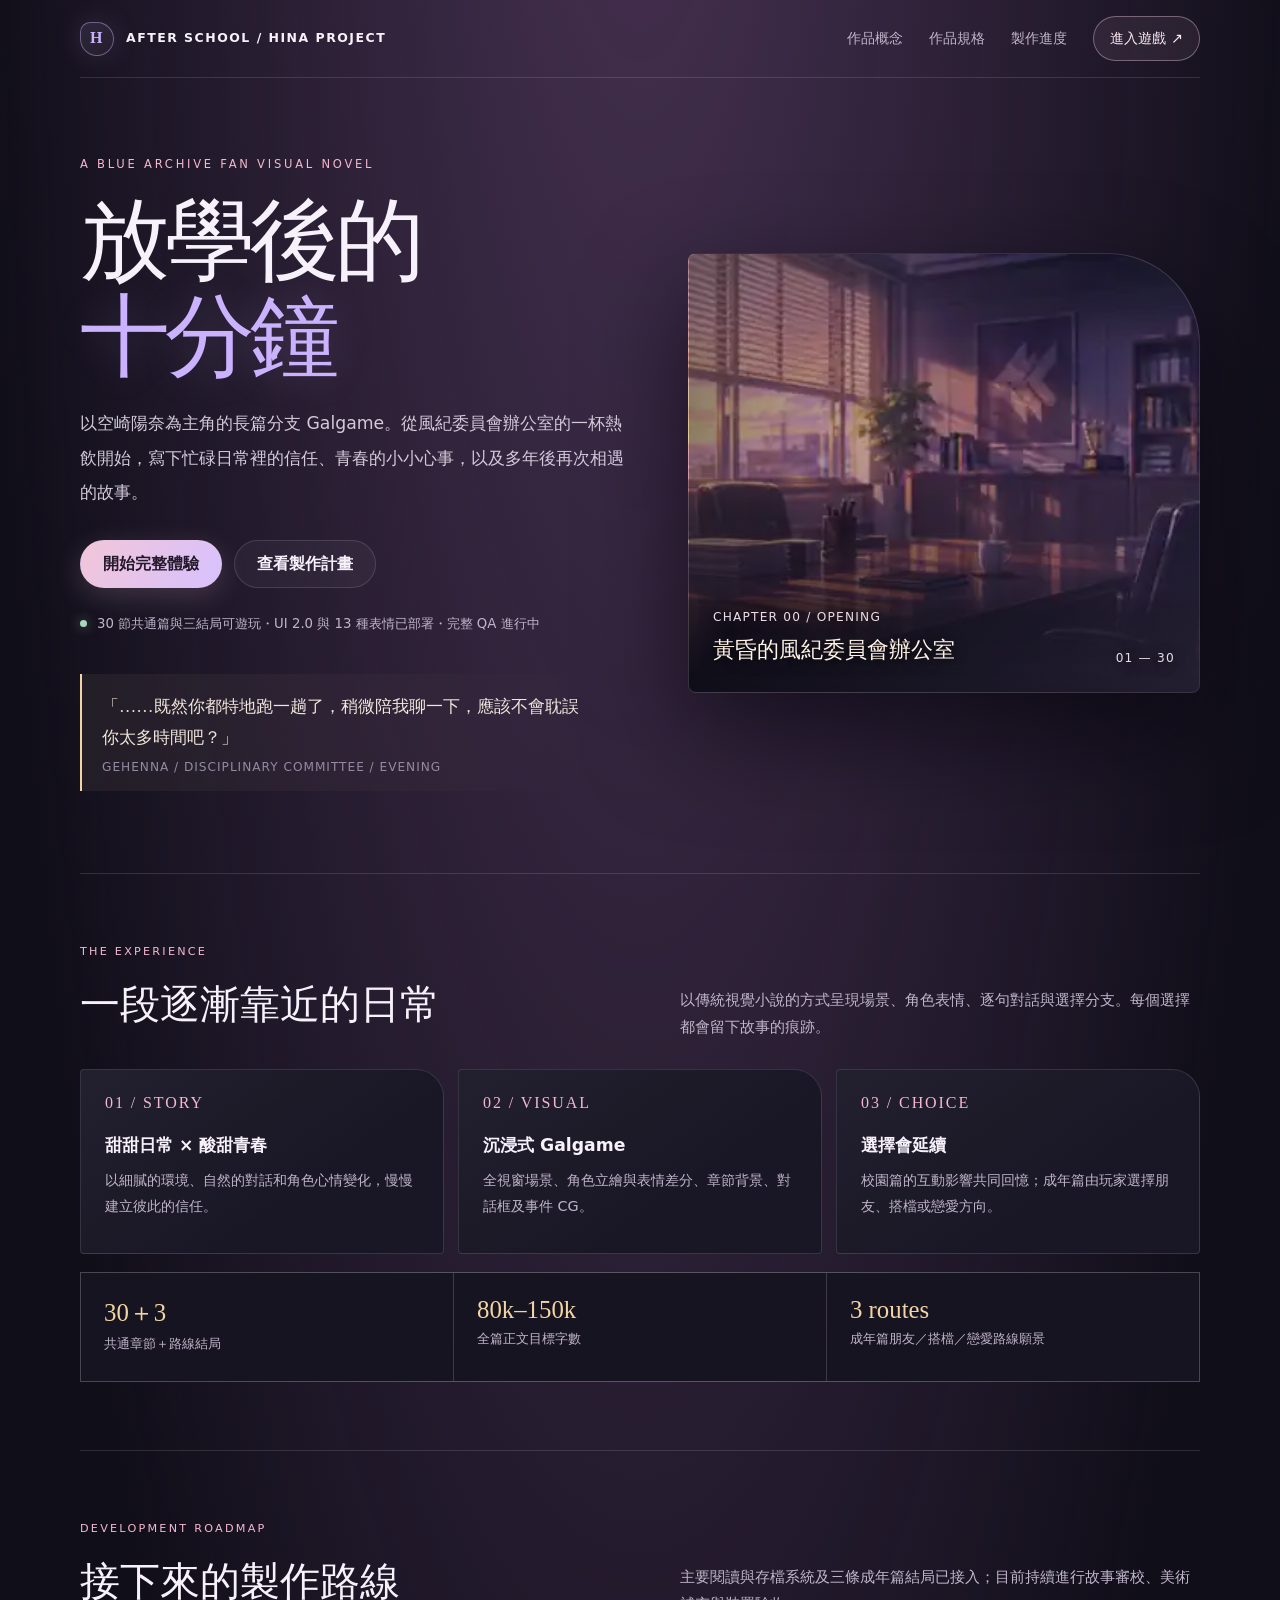
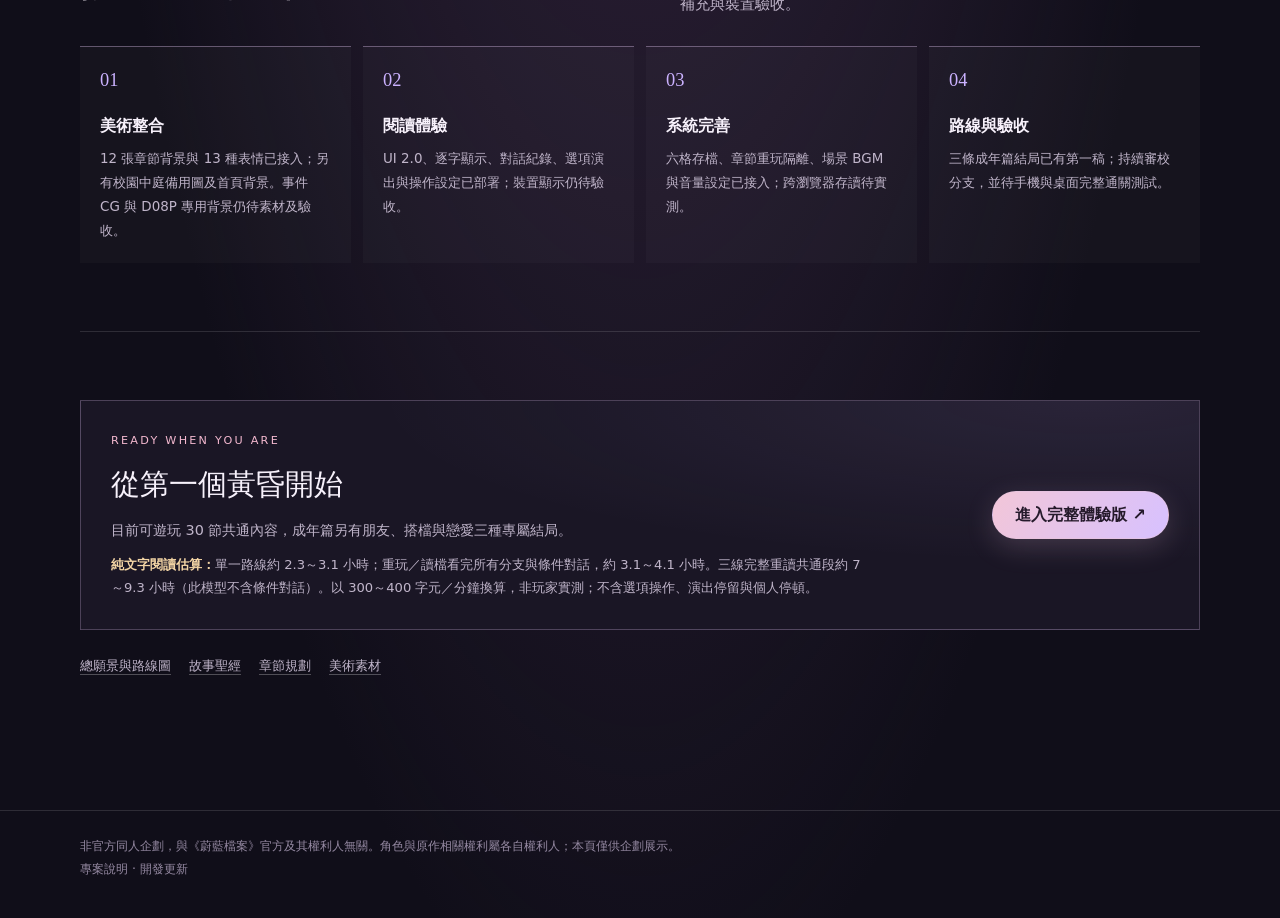
==== commit 0c673bf7: "精簡 B03 共通收束重述" ====
--- a/site/index.html
+++ b/site/index.html
@@ -226,7 +226,7 @@
           <div class="section-kicker">READY WHEN YOU ARE</div>
           <h2>從第一個黃昏開始</h2>
           <p>目前可遊玩 30 節共通內容，成年篇另有朋友、搭檔與戀愛三種專屬結局。</p>
-          <p class="playtime-note"><strong>純文字閱讀估算：</strong>單一路線約 2.3～3.2 小時；重玩／讀檔看完所有分支與條件對話，約 3.1～4.2 小時。三線完整重讀共通段約 7～9.4 小時（此模型不含條件對話）。以 300～400 字元／分鐘換算，非玩家實測；不含選項操作、演出停留與個人停頓。</p>
+          <p class="playtime-note"><strong>純文字閱讀估算：</strong>單一路線約 2.3～3.1 小時；重玩／讀檔看完所有分支與條件對話，約 3.1～4.1 小時。三線完整重讀共通段約 7～9.3 小時（此模型不含條件對話）。以 300～400 字元／分鐘換算，非玩家實測；不含選項操作、演出停留與個人停頓。</p>
         </div>
         <a class="button primary" href="game.html">進入完整體驗版 ↗</a>
       </div>
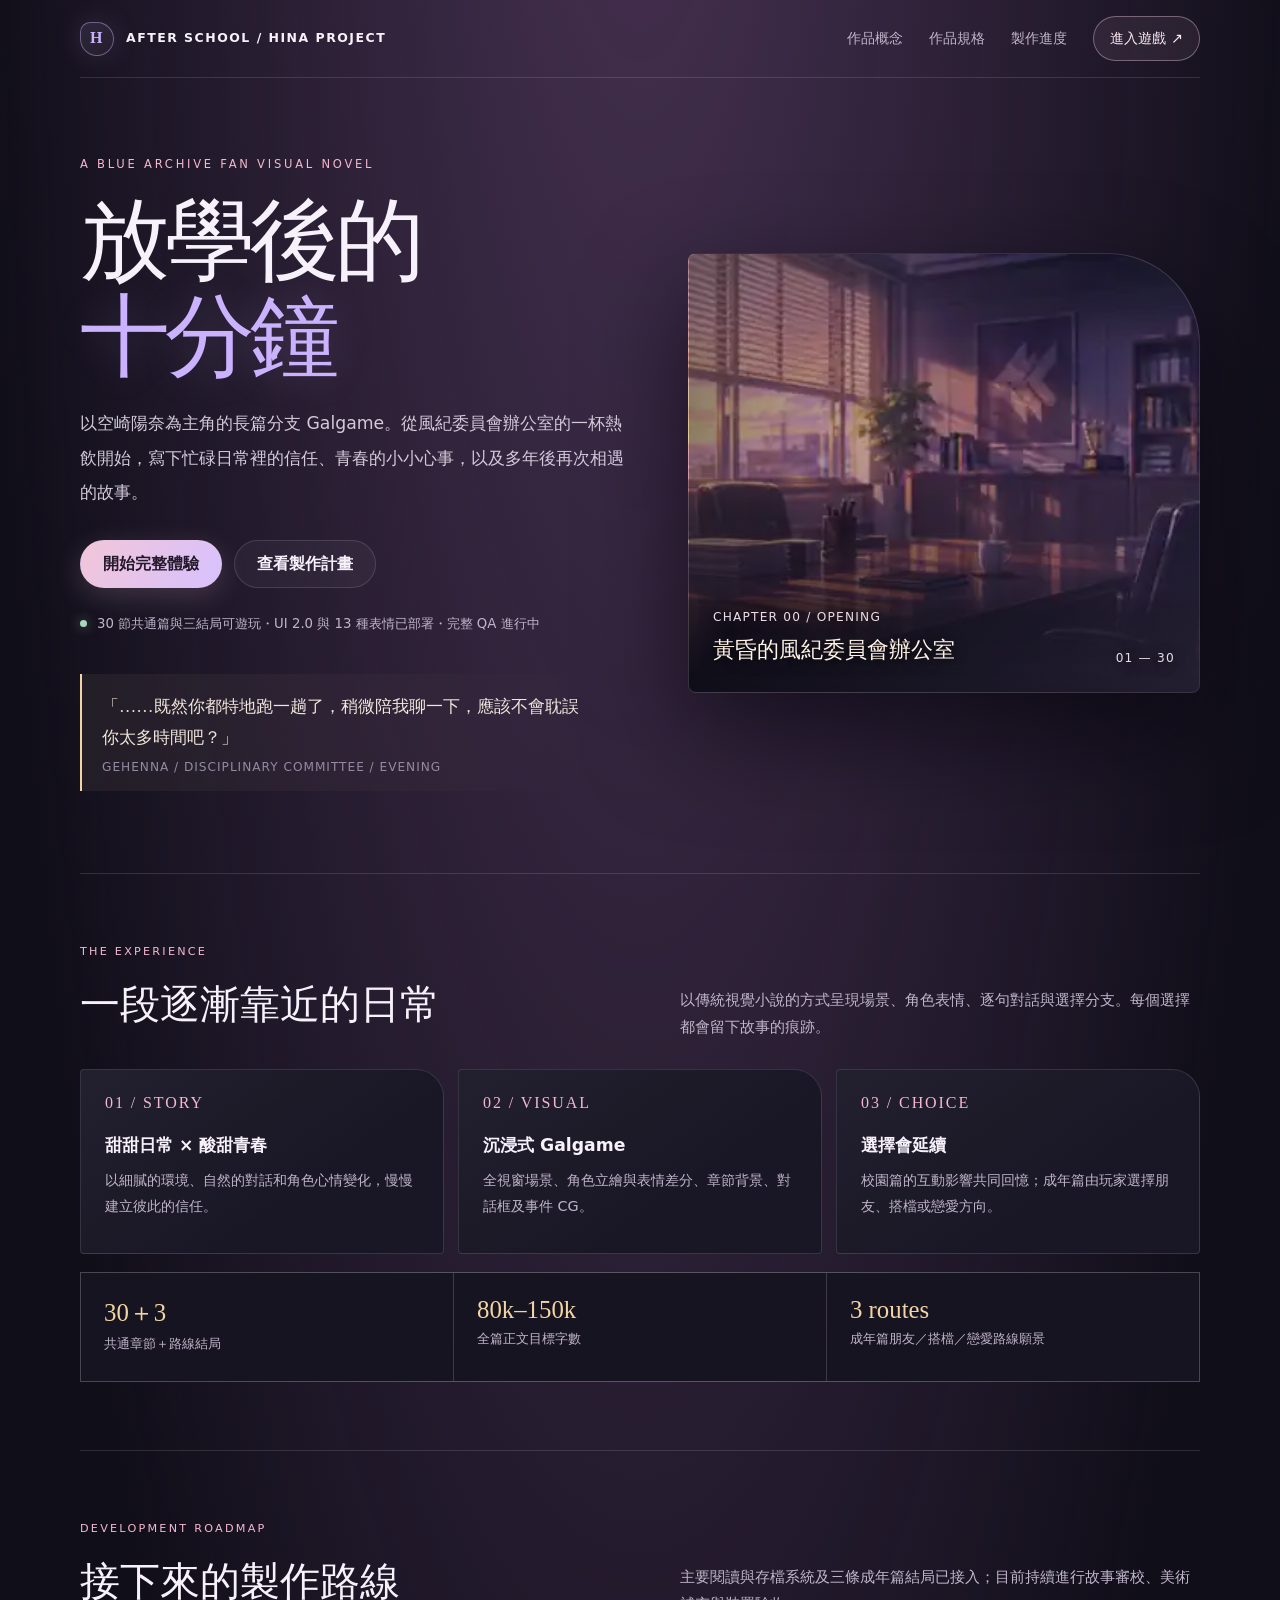
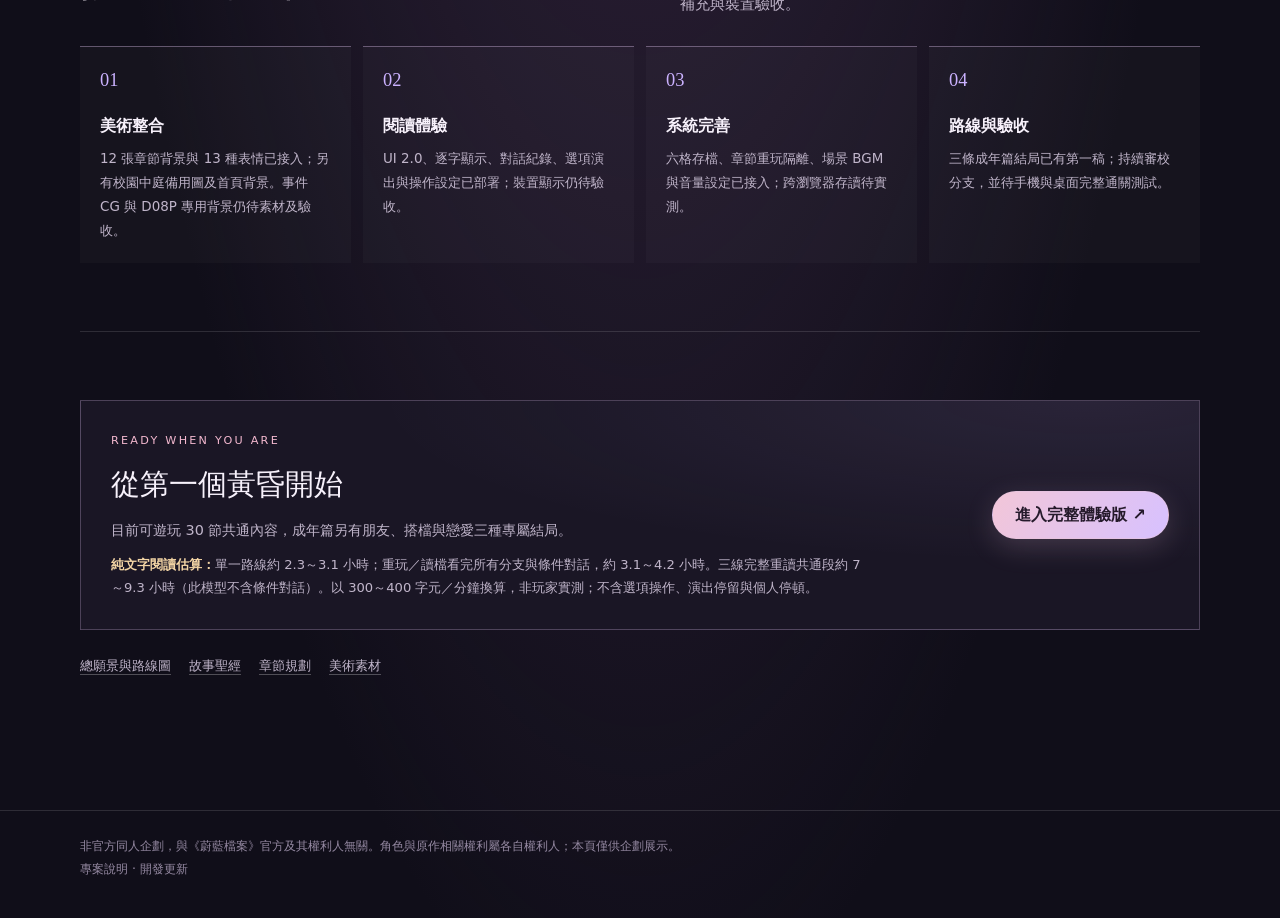
==== commit 47bd7cab: "Fix C01 rest and follow-up handoff" ====
--- a/site/index.html
+++ b/site/index.html
@@ -226,7 +226,7 @@
           <div class="section-kicker">READY WHEN YOU ARE</div>
           <h2>從第一個黃昏開始</h2>
           <p>目前可遊玩 30 節共通內容，成年篇另有朋友、搭檔與戀愛三種專屬結局。</p>
-          <p class="playtime-note"><strong>純文字閱讀估算：</strong>單一路線約 2.3～3.1 小時；重玩／讀檔看完所有分支與條件對話，約 3.1～4.1 小時。三線完整重讀共通段約 7～9.3 小時（此模型不含條件對話）。以 300～400 字元／分鐘換算，非玩家實測；不含選項操作、演出停留與個人停頓。</p>
+          <p class="playtime-note"><strong>純文字閱讀估算：</strong>單一路線約 2.3～3.1 小時；重玩／讀檔看完所有分支與條件對話，約 3.1～4.2 小時。三線完整重讀共通段約 7～9.3 小時（此模型不含條件對話）。以 300～400 字元／分鐘換算，非玩家實測；不含選項操作、演出停留與個人停頓。</p>
         </div>
         <a class="button primary" href="game.html">進入完整體驗版 ↗</a>
       </div>
